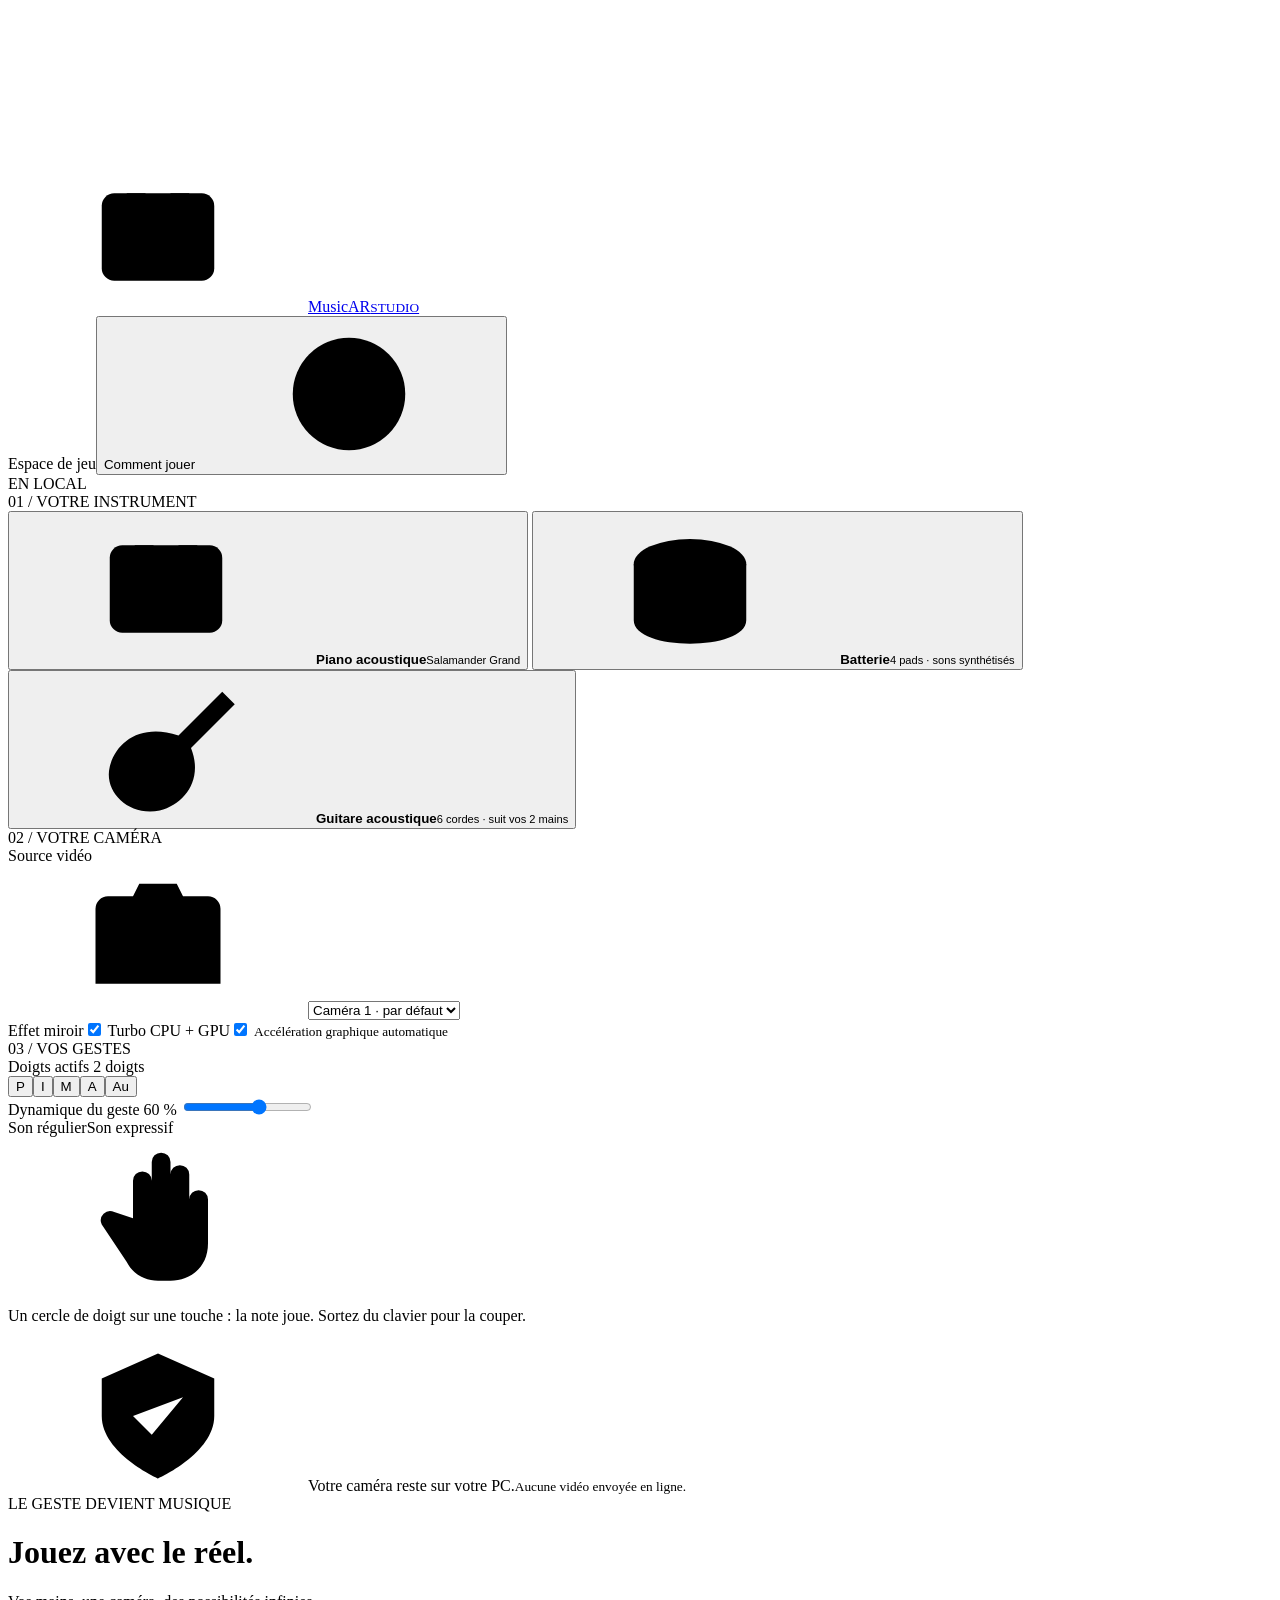
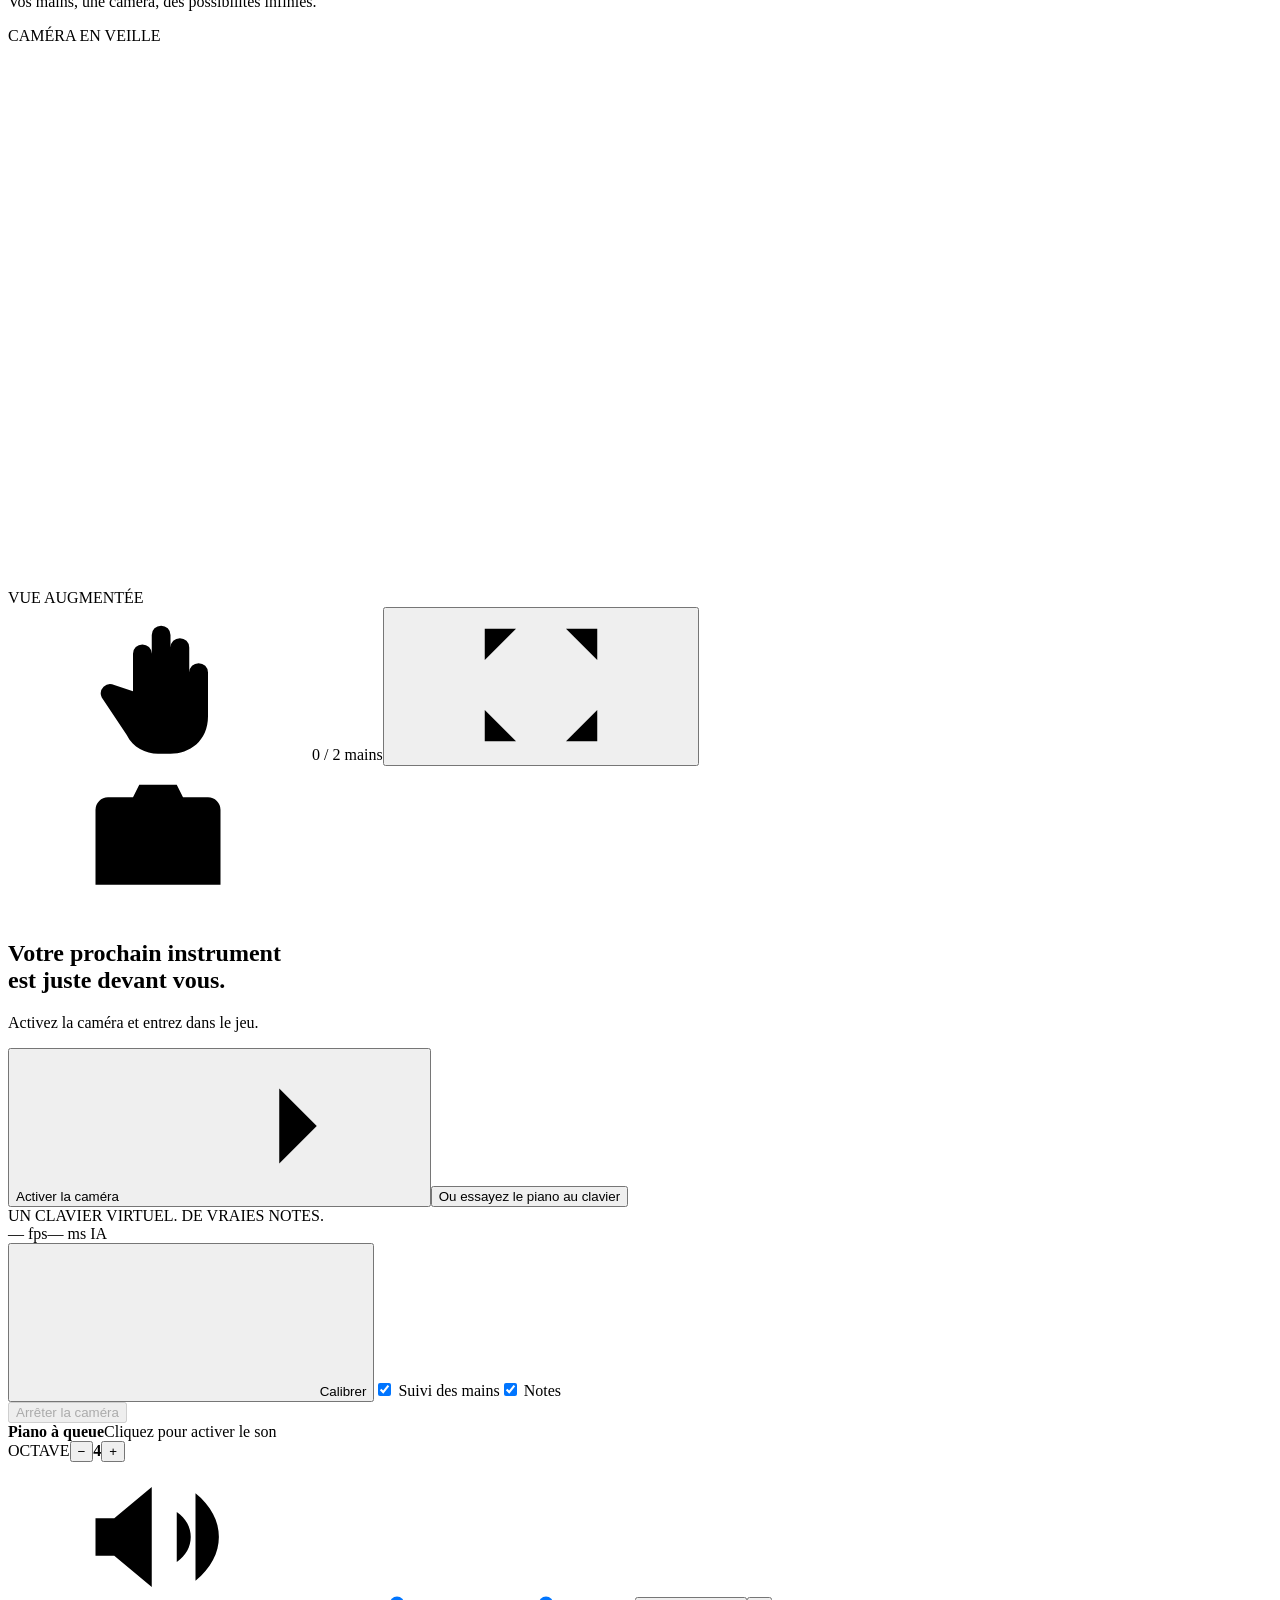
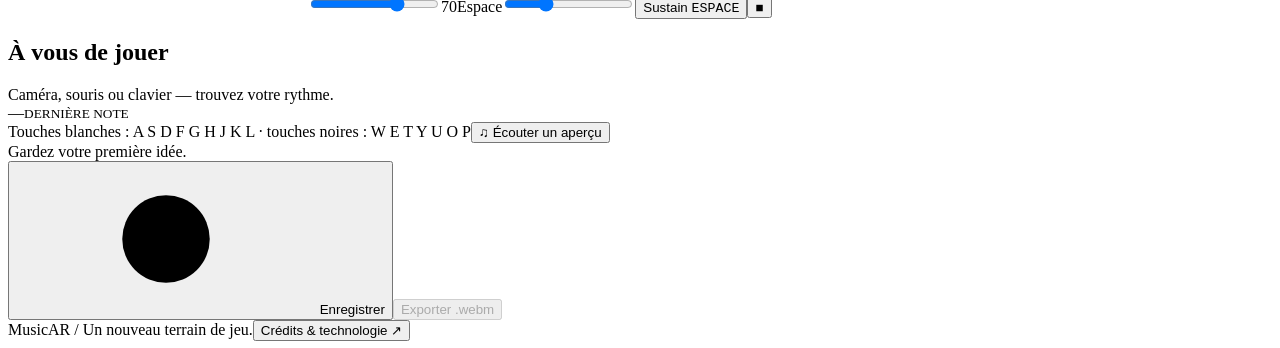
==== web/index.html @ b0e325d0 "c" ====
<!doctype html>
<html lang="fr">
<head>
  <meta charset="utf-8">
  <meta name="viewport" content="width=device-width, initial-scale=1">
  <meta name="theme-color" content="#111214">
  <title>MusicAR — Votre studio augmenté</title>
  <link rel="stylesheet" href="/static/style.css">
  <script type="module" src="/static/app.js"></script>
</head>
<body>
  <svg class="icon-defs" xmlns="http://www.w3.org/2000/svg" aria-hidden="true"><defs>
    <symbol id="i-piano" viewBox="0 0 24 24"><rect x="3" y="5" width="18" height="14" rx="2"/><path d="M7 5v8h3V5m4 0v8h3V5M9 13v6m6-6v6"/></symbol>
    <symbol id="i-camera" viewBox="0 0 24 24"><path d="m8 5 1-2h6l1 2h4a2 2 0 0 1 2 2v12H2V7a2 2 0 0 1 2-2z"/><circle cx="12" cy="12" r="4"/></symbol>
    <symbol id="i-hand" viewBox="0 0 24 24"><path d="M8 13V7a1.5 1.5 0 0 1 3 0v5-8a1.5 1.5 0 0 1 3 0v8-6a1.5 1.5 0 0 1 3 0v7-3a1.5 1.5 0 0 1 3 0v7c0 4-3 6-6 6h-2c-2 0-4-1-5-3l-4-6a1.5 1.5 0 0 1 2-2z"/></symbol>
    <symbol id="i-sliders" viewBox="0 0 24 24"><path d="M5 3v18m7-18v18m7-18v18M2 8h6m1 8h6m1-10h6"/></symbol>
    <symbol id="i-drum" viewBox="0 0 24 24"><ellipse cx="12" cy="8" rx="9" ry="4"/><path d="M3 8v9c0 5 18 5 18 0V8M6 11l3 9 3-8 3 8 3-9M6 2l6 4m6-4-5 4"/></symbol>
    <symbol id="i-guitar" viewBox="0 0 24 24"><path d="m14 10 7-7 2 2-7 7c2 5-1 9-5 10-5 1-9-3-8-7 1-4 5-7 11-5zM16 7l2 2M8 17l3-3"/><circle cx="10" cy="14" r="2"/></symbol>
    <symbol id="i-arrow" viewBox="0 0 24 24"><path d="M5 12h14m-6-6 6 6-6 6"/></symbol>
    <symbol id="i-volume" viewBox="0 0 24 24"><path d="m11 4-6 5H2v6h3l6 5zM15 8c3 2 3 6 0 8m3-11c5 4 5 10 0 14"/></symbol>
    <symbol id="i-expand" viewBox="0 0 24 24"><path d="M8 3H3v5m13-5h5v5M3 16v5h5m13-5v5h-5"/></symbol>
    <symbol id="i-help" viewBox="0 0 24 24"><circle cx="12" cy="12" r="9"/><path d="M9 9a3 3 0 0 1 6 0c0 2-3 2-3 5m0 2v1"/></symbol>
    <symbol id="i-record" viewBox="0 0 24 24"><circle cx="12" cy="12" r="7"/></symbol>
    <symbol id="i-shield" viewBox="0 0 24 24"><path d="m12 2 9 4v6c0 6-9 10-9 10S3 18 3 12V6zM8 12l3 3 5-6"/></symbol>
  </defs></svg>
  <header class="app-header">
    <a class="brand" href="/" aria-label="MusicAR, accueil"><span class="brand-icon"><svg><use href="#i-piano"/></svg></span>Music<span>AR</span><small>STUDIO</small></a>
    <nav aria-label="Navigation"><span class="nav-active">Espace de jeu</span><button id="help-top">Comment jouer <svg><use href="#i-help"/></svg></button></nav>
    <span class="local-badge"><span class="dot"></span> EN LOCAL</span>
  </header>
  <div class="app-shell">
    <aside class="sidebar">
      <div class="section-label">01 / VOTRE INSTRUMENT</div>
      <button class="instrument selected" data-instrument="piano" aria-pressed="true"><span class="instrument-art piano-art"><svg><use href="#i-piano"/></svg></span><span><strong>Piano acoustique</strong><small>Salamander Grand</small></span><span class="selection-dot"></span></button>
      <button class="instrument" data-instrument="drums" aria-pressed="false"><span class="instrument-art drum-art"><svg><use href="#i-drum"/></svg></span><span><strong>Batterie</strong><small>4 pads · sons synthétisés</small></span><span class="selection-dot"></span></button>
      <button class="instrument" data-instrument="guitar" aria-pressed="false"><span class="instrument-art guitar-art"><svg><use href="#i-guitar"/></svg></span><span><strong>Guitare acoustique</strong><small>6 cordes · suit vos 2 mains</small></span><span class="selection-dot"></span></button>
      <div class="sidebar-divider"></div>
      <div class="section-label">02 / VOTRE CAMÉRA</div>
      <label class="field-label" for="camera-select">Source vidéo</label>
      <div class="select-wrap"><svg><use href="#i-camera"/></svg><select id="camera-select"><option value="0">Caméra 1 · par défaut</option><option value="1">Caméra 2</option><option value="2">Caméra 3</option><option value="3">Caméra 4</option></select></div>
      <label class="toggle-row"><span>Effet miroir</span><input type="checkbox" id="mirror" checked><span class="switch"></span></label>
      <label class="toggle-row"><span>Turbo CPU + GPU</span><input type="checkbox" id="turbo" checked><span class="switch"></span></label>
      <small class="compute-status" id="compute-status">Accélération graphique automatique</small>
      <div class="sidebar-divider"></div>
      <div class="section-label">03 / VOS GESTES</div>
      <div class="field-label">Doigts actifs <span id="finger-count">2 doigts</span></div>
      <div class="finger-picker" role="group" aria-label="Doigts qui déclenchent les notes">
        <button data-finger="thumb" aria-pressed="false" title="Pouce">P</button><button class="selected" data-finger="index" aria-pressed="true" title="Index">I</button><button class="selected" data-finger="middle" aria-pressed="true" title="Majeur">M</button><button data-finger="ring" aria-pressed="false" title="Annulaire">A</button><button data-finger="pinky" aria-pressed="false" title="Auriculaire">Au</button>
      </div>
      <label class="field-label range-label" for="sensitivity">Dynamique du geste <span id="sensitivity-value">60 %</span></label>
      <input id="sensitivity" type="range" min="0" max="100" value="60">
      <div class="range-ends"><span>Son régulier</span><span>Son expressif</span></div>
      <div class="tip-card"><svg><use href="#i-hand"/></svg><p id="gesture-tip">Un cercle de doigt sur une touche : la note joue. Sortez du clavier pour la couper.</p></div>
      <div class="privacy"><svg><use href="#i-shield"/></svg><span>Votre caméra reste sur votre PC.<small>Aucune vidéo envoyée en ligne.</small></span></div>
    </aside>
    <main>
      <div class="studio-heading"><div><div class="eyebrow">LE GESTE DEVIENT MUSIQUE</div><h1>Jouez avec le réel<span>.</span></h1><p>Vos mains, une caméra, des possibilités infinies.</p></div><div class="studio-state" id="studio-state"><span class="dot"></span><span id="state-label">CAMÉRA EN VEILLE</span></div></div>
      <section class="stage-card" aria-label="Caméra et instrument en réalité augmentée">
        <div class="stage" id="stage">
          <video id="gpu-video" autoplay muted playsinline hidden></video>
          <canvas id="scene" width="960" height="540" aria-label="Vue caméra et clavier virtuel"></canvas>
          <div class="stage-top"><span class="lens-label"><span class="dot" id="camera-dot"></span><span id="lens-label">VUE AUGMENTÉE</span></span><div class="stage-top-right"><span id="hand-status"><svg><use href="#i-hand"/></svg> 0 / 2 mains</span><button id="fullscreen" class="icon-button" title="Plein écran" aria-label="Plein écran"><svg><use href="#i-expand"/></svg></button></div></div>
          <div class="camera-empty" id="camera-empty"><div class="camera-orbit"><svg><use href="#i-camera"/></svg><span></span><span></span></div><h2>Votre prochain instrument<br>est juste devant vous.</h2><p id="camera-message">Activez la caméra et entrez dans le jeu.</p><button class="primary" id="start-camera">Activer la caméra <svg><use href="#i-arrow"/></svg></button><button class="text-button" id="try-piano">Ou essayez le piano au clavier</button></div>
          <div class="calibration-banner" id="calibration-banner" hidden><svg><use href="#i-sliders"/></svg><span>Glissez l’instrument pour le placer. Ajustez sa taille ci-dessous.</span><button id="finish-calibration">Terminer</button></div>
          <div class="stage-bottom"><span id="stage-instruction">UN CLAVIER VIRTUEL. DE VRAIES NOTES.</span><div><span id="fps">— fps</span><span class="metric-separator"></span><span id="inference">— ms IA</span></div></div>
        </div>
        <div class="stage-controls"><div><button id="calibrate" class="secondary"><svg><use href="#i-sliders"/></svg> Calibrer</button><label class="mini-toggle"><input type="checkbox" id="show-hands" checked> Suivi des mains</label><label class="mini-toggle"><input type="checkbox" id="show-labels" checked> Notes</label></div><button id="stop-camera" class="text-button" disabled>Arrêter la caméra</button></div>
        <div id="calibration-controls" class="calibration-controls" hidden><label>Largeur <input id="keyboard-width" type="range" min="30" max="96" value="86"></label><label>Hauteur <input id="keyboard-height" type="range" min="10" max="45" value="34"></label><label>Position verticale <input id="keyboard-y" type="range" min="20" max="85" value="58"></label><button id="reset-layout" class="text-button">Réinitialiser</button></div>
      </section>
      <section class="sound-strip" aria-label="Réglages du son"><div class="sound-name"><span class="sound-dot"></span><div><strong id="sound-name">Piano à queue</strong><span id="audio-status">Cliquez pour activer le son</span></div></div><div class="octave-control"><span>OCTAVE</span><button id="octave-down" aria-label="Octave précédente">−</button><strong id="octave">4</strong><button id="octave-up" aria-label="Octave suivante">+</button></div><label class="sound-slider"><svg><use href="#i-volume"/></svg><input id="volume" aria-label="Volume" type="range" min="0" max="100" value="70"><span id="volume-value">70</span></label><label class="sound-slider reverb-label">Espace<input id="reverb" aria-label="Réverbération" type="range" min="0" max="60" value="18"></label><button id="sustain" class="secondary" aria-pressed="false">Sustain <kbd>ESPACE</kbd></button><button id="panic" class="icon-button panic" title="Couper tous les sons (Échap)" aria-label="Couper tous les sons">■</button></section>
      <section class="play-section"><div class="play-heading"><div><h2>À vous de jouer</h2><span>Caméra, souris ou clavier — trouvez votre rythme.</span></div><div class="last-note" id="last-note">—<small>DERNIÈRE NOTE</small></div></div><div class="playable" id="playable" aria-label="Instrument jouable à la souris et au clavier"></div><div class="play-footer"><span id="keyboard-hint">Touches blanches : A S D F G H J K L · touches noires : W E T Y U O P</span><button id="demo" class="text-button">♫ Écouter un aperçu</button></div></section>
      <section class="session-bar"><div class="record-info"><span class="record-indicator" id="record-indicator"></span><span id="record-label">Gardez votre première idée.</span></div><div><button id="record" class="secondary"><svg><use href="#i-record"/></svg> Enregistrer</button><button id="download-recording" class="text-button" disabled>Exporter .webm</button></div></section>
      <footer><span>MusicAR <span class="footer-sep">/</span> Un nouveau terrain de jeu.</span><button id="about" class="text-button">Crédits & technologie ↗</button></footer>
    </main>
  </div>
  <div id="toast" role="status" aria-live="polite"></div>
  <dialog id="help-dialog"><button class="dialog-close" aria-label="Fermer">×</button><div class="eyebrow">PREMIERS ACCORDS</div><h2>Un peu d’air.<br>Beaucoup de musique.</h2><ol><li><strong>Activez la caméra.</strong> Le mode Turbo utilise le GPU quand il est disponible. Gardez les doigts visibles et éclairés.</li><li><strong>Piano : touchez dans l’image.</strong> Une note démarre dès que le cercle d’un doigt entre sur une touche. Sortez du clavier pour l’arrêter. Aucun mouvement de frappe n’est nécessaire.</li><li><strong>Tambours : entrez sur un pad.</strong> Le son part immédiatement. Sortez puis revenez pour le rejouer.</li><li><strong>Guitare : montrez deux mains.</strong> La main côté manche choisit les frettes. Les doigts de l’autre main touchent ou traversent les six cordes. La guitare suit vos paumes.</li></ol><p>Calibrez le piano et les pads en les déplaçant dans l’image. La guitare se place automatiquement entre les mains. Souris et clavier restent disponibles. Échap coupe les sons.</p><div class="dialog-note">L’interaction utilise la position des cercles dans l’image. Le piano s’arrête à la sortie du doigt, même si le sustain clavier est activé.</div><button class="primary dialog-done">C’est parti <svg><use href="#i-arrow"/></svg></button></dialog>
  <dialog id="about-dialog"><button class="dialog-close" aria-label="Fermer">×</button><div class="eyebrow">CONSTRUIT POUR EXPLORER</div><h2>Le réel rencontre<br>le numérique.</h2><p>Python capture la caméra et MediaPipe suit jusqu’à deux mains, avec 21 repères par main. Le piano est superposé à l’image ; les contacts des doigts sont analysés localement.</p><p>Le son est joué par Web Audio : enregistrements de piano et de guitare, polyphonie, dynamique, sustain et réverbération. La batterie utilise une synthèse de percussions.</p><div class="dialog-note">Piano : Salamander Grand Piano, Alexander Holm. Échantillons distribués par Tone.js, licence CC BY 3.0. Une couche de vélocité, transposition des notes voisines et filtre selon la force du geste.</div><p><a href="https://archive.org/details/SalamanderGrandPianoV3" target="_blank" rel="noopener">Piano original ↗</a> · <a href="https://github.com/nbrosowsky/tonejs-instruments" target="_blank" rel="noopener">Guitare : N. P. Brosowsky, CC BY 3.0 ↗</a> · <a href="https://creativecommons.org/licenses/by/3.0/" target="_blank" rel="noopener">Licence CC BY 3.0 ↗</a></p><button class="primary dialog-done">Retour au studio</button></dialog>
</body>
</html>
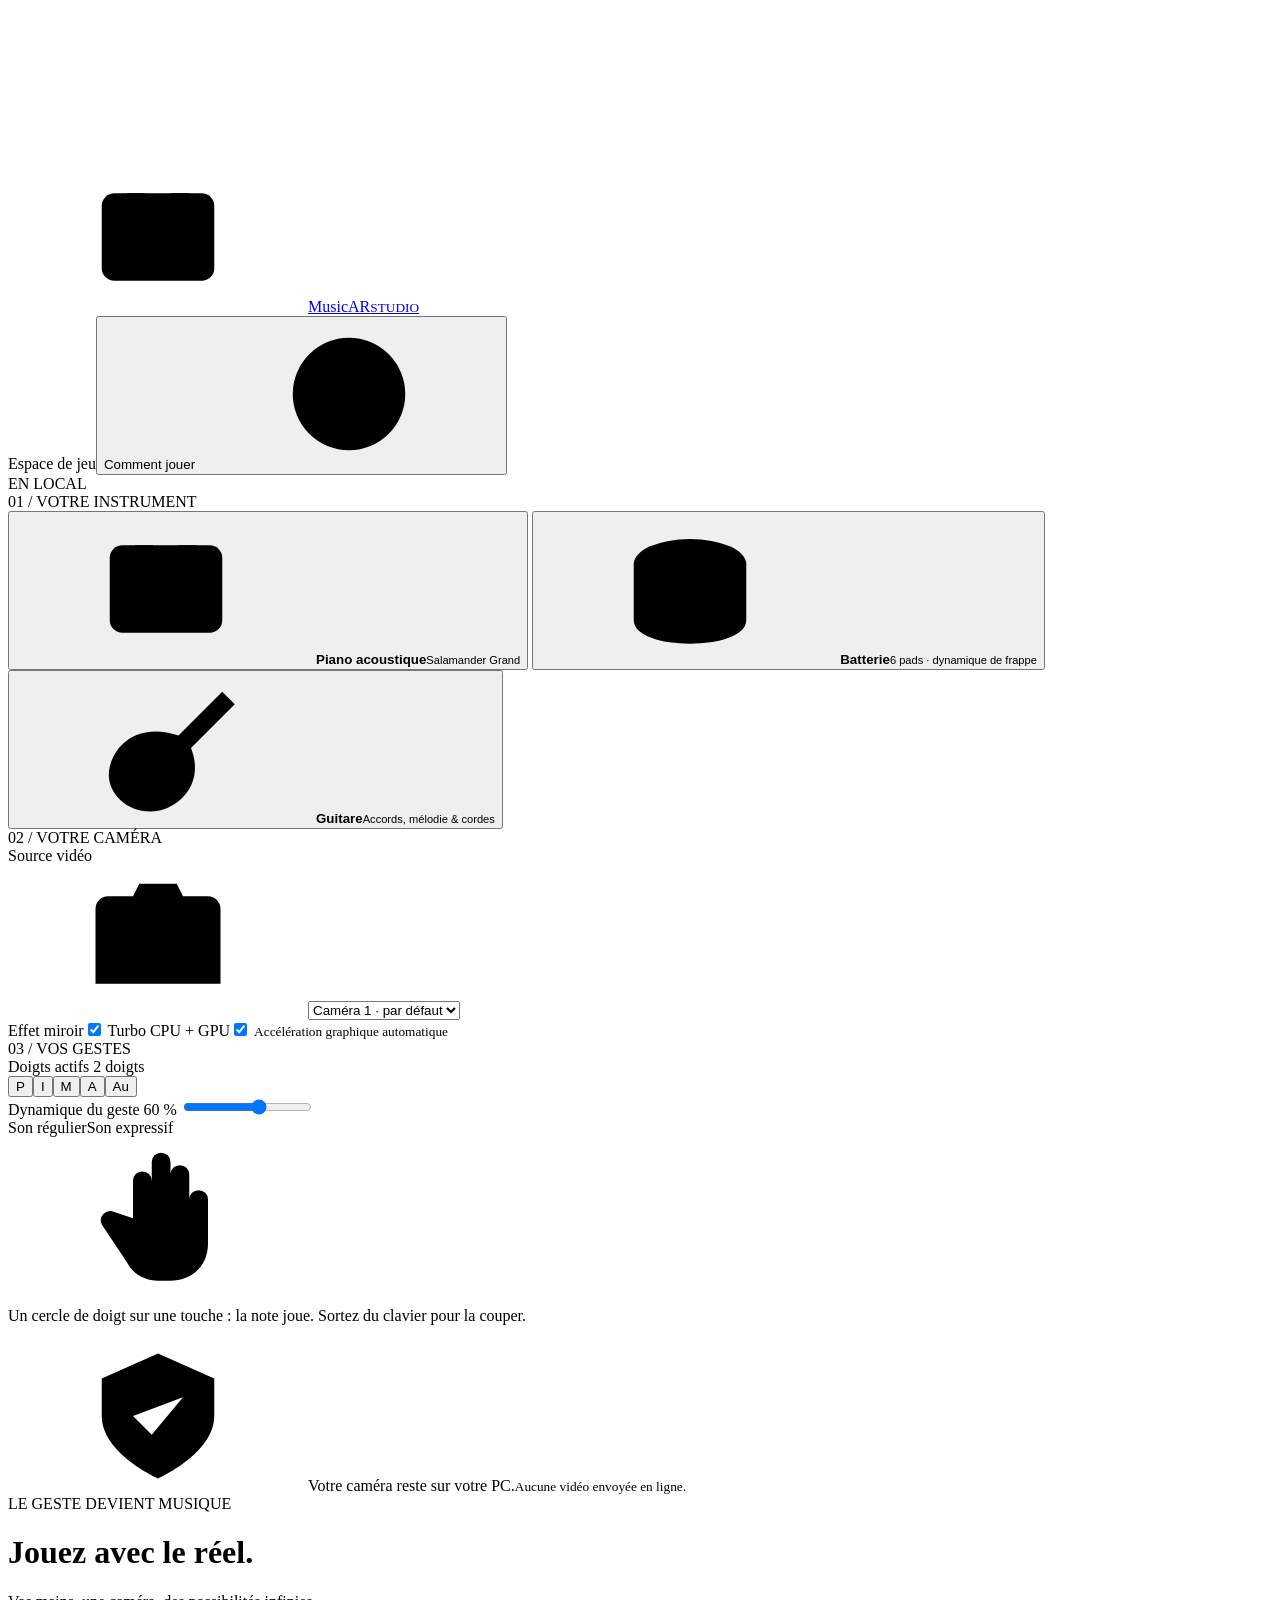
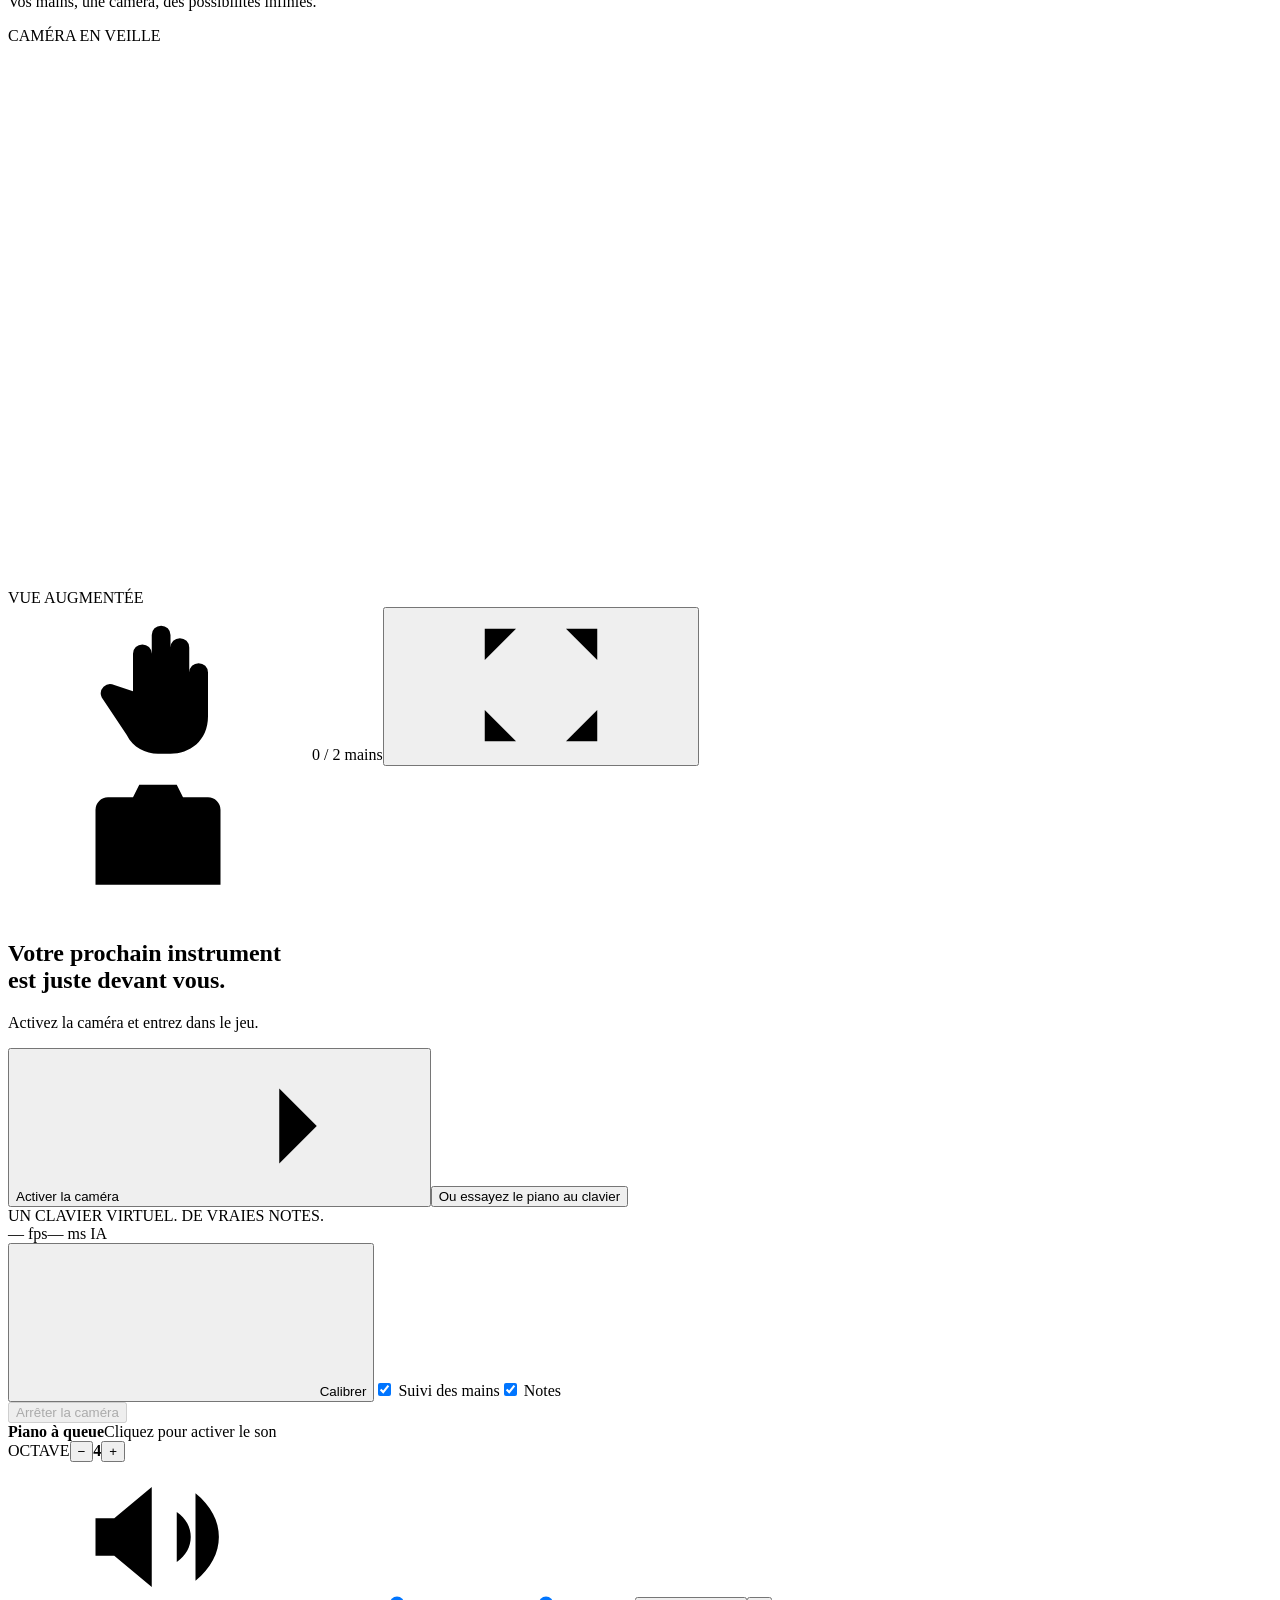
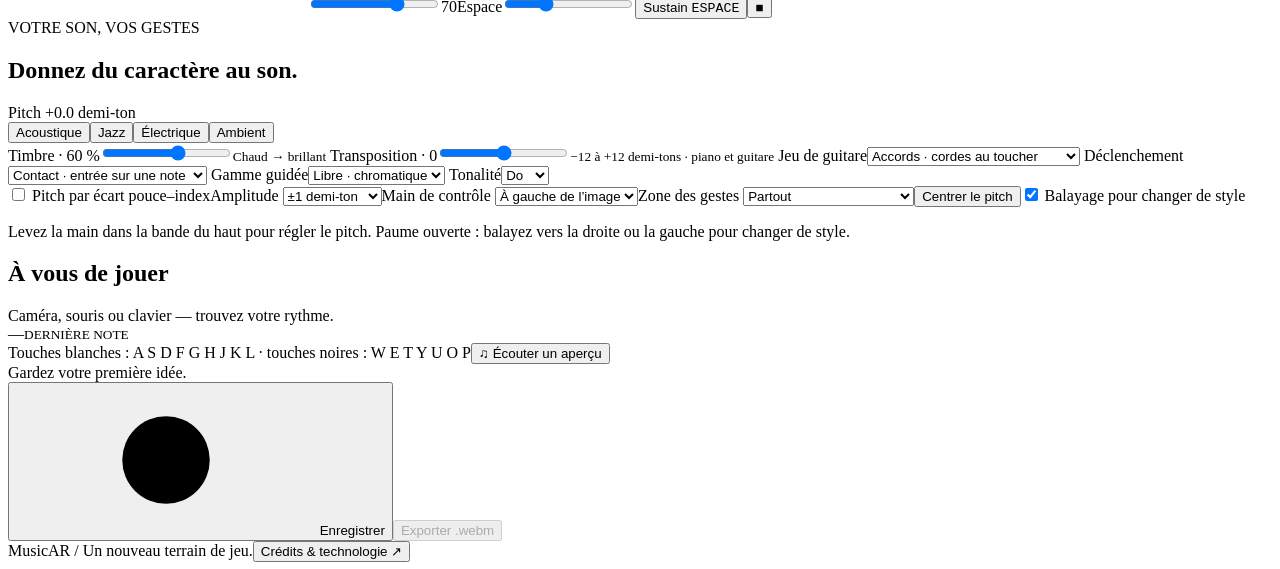
==== commit 3e52bc9e: "C C" ====
--- a/web/index.html
+++ b/web/index.html
@@ -32,8 +32,8 @@
     <aside class="sidebar">
       <div class="section-label">01 / VOTRE INSTRUMENT</div>
       <button class="instrument selected" data-instrument="piano" aria-pressed="true"><span class="instrument-art piano-art"><svg><use href="#i-piano"/></svg></span><span><strong>Piano acoustique</strong><small>Salamander Grand</small></span><span class="selection-dot"></span></button>
-      <button class="instrument" data-instrument="drums" aria-pressed="false"><span class="instrument-art drum-art"><svg><use href="#i-drum"/></svg></span><span><strong>Batterie</strong><small>4 pads · sons synthétisés</small></span><span class="selection-dot"></span></button>
-      <button class="instrument" data-instrument="guitar" aria-pressed="false"><span class="instrument-art guitar-art"><svg><use href="#i-guitar"/></svg></span><span><strong>Guitare acoustique</strong><small>6 cordes · suit vos 2 mains</small></span><span class="selection-dot"></span></button>
+      <button class="instrument" data-instrument="drums" aria-pressed="false"><span class="instrument-art drum-art"><svg><use href="#i-drum"/></svg></span><span><strong>Batterie</strong><small>6 pads · dynamique de frappe</small></span><span class="selection-dot"></span></button>
+      <button class="instrument" data-instrument="guitar" aria-pressed="false"><span class="instrument-art guitar-art"><svg><use href="#i-guitar"/></svg></span><span><strong>Guitare</strong><small>Accords, mélodie & cordes</small></span><span class="selection-dot"></span></button>
       <div class="sidebar-divider"></div>
       <div class="section-label">02 / VOTRE CAMÉRA</div>
       <label class="field-label" for="camera-select">Source vidéo</label>
@@ -68,13 +68,30 @@
         <div id="calibration-controls" class="calibration-controls" hidden><label>Largeur <input id="keyboard-width" type="range" min="30" max="96" value="86"></label><label>Hauteur <input id="keyboard-height" type="range" min="10" max="45" value="34"></label><label>Position verticale <input id="keyboard-y" type="range" min="20" max="85" value="58"></label><button id="reset-layout" class="text-button">Réinitialiser</button></div>
       </section>
       <section class="sound-strip" aria-label="Réglages du son"><div class="sound-name"><span class="sound-dot"></span><div><strong id="sound-name">Piano à queue</strong><span id="audio-status">Cliquez pour activer le son</span></div></div><div class="octave-control"><span>OCTAVE</span><button id="octave-down" aria-label="Octave précédente">−</button><strong id="octave">4</strong><button id="octave-up" aria-label="Octave suivante">+</button></div><label class="sound-slider"><svg><use href="#i-volume"/></svg><input id="volume" aria-label="Volume" type="range" min="0" max="100" value="70"><span id="volume-value">70</span></label><label class="sound-slider reverb-label">Espace<input id="reverb" aria-label="Réverbération" type="range" min="0" max="60" value="18"></label><button id="sustain" class="secondary" aria-pressed="false">Sustain <kbd>ESPACE</kbd></button><button id="panic" class="icon-button panic" title="Couper tous les sons (Échap)" aria-label="Couper tous les sons">■</button></section>
-      <section class="play-section"><div class="play-heading"><div><h2>À vous de jouer</h2><span>Caméra, souris ou clavier — trouvez votre rythme.</span></div><div class="last-note" id="last-note">—<small>DERNIÈRE NOTE</small></div></div><div class="playable" id="playable" aria-label="Instrument jouable à la souris et au clavier"></div><div class="play-footer"><span id="keyboard-hint">Touches blanches : A S D F G H J K L · touches noires : W E T Y U O P</span><button id="demo" class="text-button">♫ Écouter un aperçu</button></div></section>
+      <section class="expression-panel" aria-label="Style, timbre et gestes d’expression">
+        <div class="expression-heading"><div><span class="eyebrow">VOTRE SON, VOS GESTES</span><h2>Donnez du caractère au son.</h2></div><output id="expression-status" aria-live="off">Pitch +0.0 demi-ton</output></div>
+        <div class="style-picker" role="group" aria-label="Style musical">
+          <button data-style="acoustic" aria-pressed="true">Acoustique</button><button data-style="jazz" aria-pressed="false">Jazz</button><button data-style="electric" aria-pressed="false">Électrique</button><button data-style="ambient" aria-pressed="false">Ambient</button>
+        </div>
+        <div class="expression-grid">
+          <label>Timbre · <output id="tone-value">60 %</output><input id="tone" type="range" min="0" max="100" value="60"><small>Chaud → brillant</small></label>
+          <label>Transposition · <output id="transpose-value">0</output><input id="transpose" type="range" min="-12" max="12" value="0"><small>−12 à +12 demi-tons · piano et guitare</small></label>
+          <label id="guitar-mode-field">Jeu de guitare<select id="guitar-mode"><option value="chords">Accords · cordes au toucher</option><option value="melody">Mélodie · pincements des doigts</option><option value="strings">Cordes et frettes libres</option></select></label>
+          <label id="strike-mode-field">Déclenchement<select id="strike-mode"><option value="contact">Contact · entrée sur une note</option><option value="strike">Frappe · lever puis descendre</option></select></label>
+          <label id="scale-field">Gamme guidée<select id="scale"><option value="chromatic">Libre · chromatique</option><option value="major">Majeure</option><option value="minor">Mineure</option><option value="pentatonic">Pentatonique</option></select></label>
+          <label id="root-field">Tonalité<select id="root"><option value="0">Do</option><option value="1">Do♯</option><option value="2">Ré</option><option value="3">Ré♯</option><option value="4">Mi</option><option value="5">Fa</option><option value="6">Fa♯</option><option value="7">Sol</option><option value="8">Sol♯</option><option value="9">La</option><option value="10">La♯</option><option value="11">Si</option></select></label>
+        </div>
+        <div class="expression-options"><label><input id="pitch-gesture" type="checkbox"> Pitch par écart pouce–index</label><label>Amplitude <select id="pitch-range"><option value="1">±1 demi-ton</option><option value="2">±2 demi-tons</option><option value="7">±7 demi-tons</option><option value="12">±1 octave</option></select></label><label>Main de contrôle <select id="control-hand"><option value="left">À gauche de l’image</option><option value="right">À droite de l’image</option></select></label><label>Zone des gestes <select id="expression-zone"><option value="anywhere">Partout</option><option value="top">Bande haute uniquement</option></select></label><button id="calibrate-pitch" class="secondary">Centrer le pitch</button><label><input id="style-swipe" type="checkbox" checked> Balayage pour changer de style</label></div>
+        <p class="gesture-guide" id="performance-guide">Levez la main dans la bande du haut pour régler le pitch. Paume ouverte : balayez vers la droite ou la gauche pour changer de style.</p>
+        <p class="playing-guide" id="playing-guide"></p>
+      </section>
+      <section class="play-section"><div class="play-heading"><div><h2>À vous de jouer</h2><span id="play-caption">Caméra, souris ou clavier — trouvez votre rythme.</span></div><div class="last-note" id="last-note">—<small>DERNIÈRE NOTE</small></div></div><div class="playable" id="playable" aria-label="Instrument jouable à la souris et au clavier"></div><div class="play-footer"><span id="keyboard-hint">Touches blanches : A S D F G H J K L · touches noires : W E T Y U O P</span><button id="demo" class="text-button">♫ Écouter un aperçu</button></div></section>
       <section class="session-bar"><div class="record-info"><span class="record-indicator" id="record-indicator"></span><span id="record-label">Gardez votre première idée.</span></div><div><button id="record" class="secondary"><svg><use href="#i-record"/></svg> Enregistrer</button><button id="download-recording" class="text-button" disabled>Exporter .webm</button></div></section>
       <footer><span>MusicAR <span class="footer-sep">/</span> Un nouveau terrain de jeu.</span><button id="about" class="text-button">Crédits & technologie ↗</button></footer>
     </main>
   </div>
   <div id="toast" role="status" aria-live="polite"></div>
-  <dialog id="help-dialog"><button class="dialog-close" aria-label="Fermer">×</button><div class="eyebrow">PREMIERS ACCORDS</div><h2>Un peu d’air.<br>Beaucoup de musique.</h2><ol><li><strong>Activez la caméra.</strong> Le mode Turbo utilise le GPU quand il est disponible. Gardez les doigts visibles et éclairés.</li><li><strong>Piano : touchez dans l’image.</strong> Une note démarre dès que le cercle d’un doigt entre sur une touche. Sortez du clavier pour l’arrêter. Aucun mouvement de frappe n’est nécessaire.</li><li><strong>Tambours : entrez sur un pad.</strong> Le son part immédiatement. Sortez puis revenez pour le rejouer.</li><li><strong>Guitare : montrez deux mains.</strong> La main côté manche choisit les frettes. Les doigts de l’autre main touchent ou traversent les six cordes. La guitare suit vos paumes.</li></ol><p>Calibrez le piano et les pads en les déplaçant dans l’image. La guitare se place automatiquement entre les mains. Souris et clavier restent disponibles. Échap coupe les sons.</p><div class="dialog-note">L’interaction utilise la position des cercles dans l’image. Le piano s’arrête à la sortie du doigt, même si le sustain clavier est activé.</div><button class="primary dialog-done">C’est parti <svg><use href="#i-arrow"/></svg></button></dialog>
+  <dialog id="help-dialog"><button class="dialog-close" aria-label="Fermer">×</button><div class="eyebrow">PREMIERS ACCORDS</div><h2>Un peu d’air.<br>Beaucoup de musique.</h2><ol><li><strong>Activez la caméra.</strong> Le mode Turbo utilise le GPU quand il est disponible. Gardez les doigts visibles et éclairés.</li><li><strong>Piano : touchez dans l’image.</strong> Une note démarre dès que le cercle d’un doigt entre sur une touche. Sortez du clavier pour l’arrêter. Aucun mouvement de frappe n’est nécessaire.</li><li><strong>Batterie : frappez vers le bas.</strong> Six pads ; levez puis redescendez le doigt pour répéter. La vitesse règle le volume. Le mode Contact reste disponible.</li><li><strong>Guitare : choisissez votre jeu.</strong> Accords : main à gauche pour choisir (1 Do, 2 Sol, 3 Lam, 4 Fa, 5 Rém), guitare attachée au poignet droit ; touchez les cordes avec un doigt pour jouer les notes une par une, ou traversez-les pour gratter. Mélodie : pincez le pouce avec les autres doigts. Cordes libres : frettes et cordes dans l’image.</li></ol><p>Calibrez le piano et les pads en les déplaçant dans l’image. Activez le pitch pouce–index et centrez votre écart confortable. Les gestes fonctionnent à hauteur normale avec la main de contrôle : rapprocher/écarter les doigts règle la hauteur, balayer la main ouverte change le style. Souris et clavier restent disponibles. Échap coupe les voix actives.</p><div class="dialog-note">Le piano propose Contact ou Frappe et des gammes guidées. Quitter une touche coupe sa note, même avec le sustain clavier. Les styles modifient le timbre et les effets sur les enregistrements locaux.</div><button class="primary dialog-done">C’est parti <svg><use href="#i-arrow"/></svg></button></dialog>
   <dialog id="about-dialog"><button class="dialog-close" aria-label="Fermer">×</button><div class="eyebrow">CONSTRUIT POUR EXPLORER</div><h2>Le réel rencontre<br>le numérique.</h2><p>Python capture la caméra et MediaPipe suit jusqu’à deux mains, avec 21 repères par main. Le piano est superposé à l’image ; les contacts des doigts sont analysés localement.</p><p>Le son est joué par Web Audio : enregistrements de piano et de guitare, polyphonie, dynamique, sustain et réverbération. La batterie utilise une synthèse de percussions.</p><div class="dialog-note">Piano : Salamander Grand Piano, Alexander Holm. Échantillons distribués par Tone.js, licence CC BY 3.0. Une couche de vélocité, transposition des notes voisines et filtre selon la force du geste.</div><p><a href="https://archive.org/details/SalamanderGrandPianoV3" target="_blank" rel="noopener">Piano original ↗</a> · <a href="https://github.com/nbrosowsky/tonejs-instruments" target="_blank" rel="noopener">Guitare : N. P. Brosowsky, CC BY 3.0 ↗</a> · <a href="https://creativecommons.org/licenses/by/3.0/" target="_blank" rel="noopener">Licence CC BY 3.0 ↗</a></p><button class="primary dialog-done">Retour au studio</button></dialog>
 </body>
 </html>
